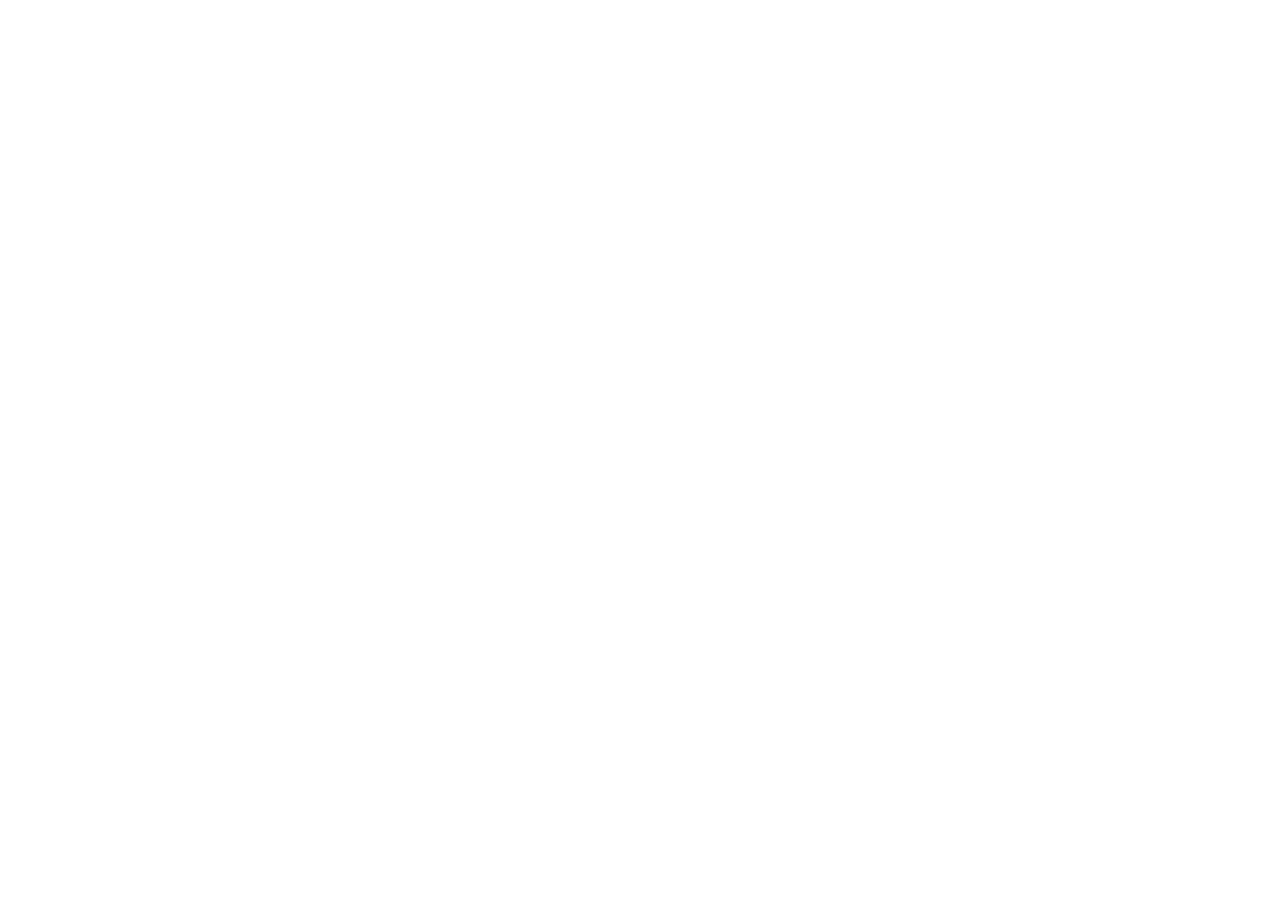
==== index.html @ 97039853 "Initial commit" ====
<!DOCTYPE html>
<html lang="en">

<head>
  <meta charset="UTF-8">
  <meta http-equiv="X-UA-Compatible" content="IE=edge">
  <meta name="viewport" content="width=device-width, initial-scale=1.0">
  <title>Document</title>
  <link rel="stylesheet" href="https://necolas.github.io/normalize.css/8.0.1/normalize.css">
  <link rel="stylesheet" href="css/col.css">
  <link rel="stylesheet" href="css/style.css">
</head>

<body>

  <script src="js/main.js"></script>
</body>

</html>
---- css/col.css ----
* {
  margin: 0;
  padding: 0;
  box-sizing: border-box;
}

.container {
  margin: 0 auto;
}

.row {
  display: flex;
  flex-flow: row wrap;
}

.between {
  justify-content: space-between;
}
.around {
  justify-content: space-around;
}
.evenly {
  justify-content: space-evenly;
}
.middle {
  align-items: center;
}
.center {
  text-align: center;
  justify-content: center;
}

.col-1 {
  max-width: 8.33333%;
  flex-basis: 8.33333%;
}
.col-2 {
  max-width: 16.66666%;
  flex-basis: 16.66666%;
}
.col-3 {
  max-width: 25%;
  flex-basis: 25%;
}
.col-4 {
  max-width: 33.33333%;
  flex-basis: 33.33333%;
}
.col-5 {
  max-width: 41.66666%;
  flex-basis: 41.66666%;
}
.col-6 {
  max-width: 50%;
  flex-basis: 50%;
}
.col-7 {
  max-width: 58.33333%;
  flex-basis: 58.33333%;
}
.col-8 {
  max-width: 66.66666%;
  flex-basis: 66.66666%;
}
.col-9 {
  max-width: 75%;
  flex-basis: 75%;
}
.col-10 {
  max-width: 83.33333%;
  flex-basis: 83.33333%;
}
.col-11 {
  max-width: 91.66666%;
  flex-basis: 91.66666%;
}
.col-12 {
  max-width: 100%;
  flex-basis: 100%;
}
---- css/style.css ----
*,
*::after,
*::before {
  margin: 0;
  padding: 0;
  box-sizing: border-box;
}

body {
  background-color: #fff;
  min-height: 100vh;
  display: flex;
  flex-direction: column;
}
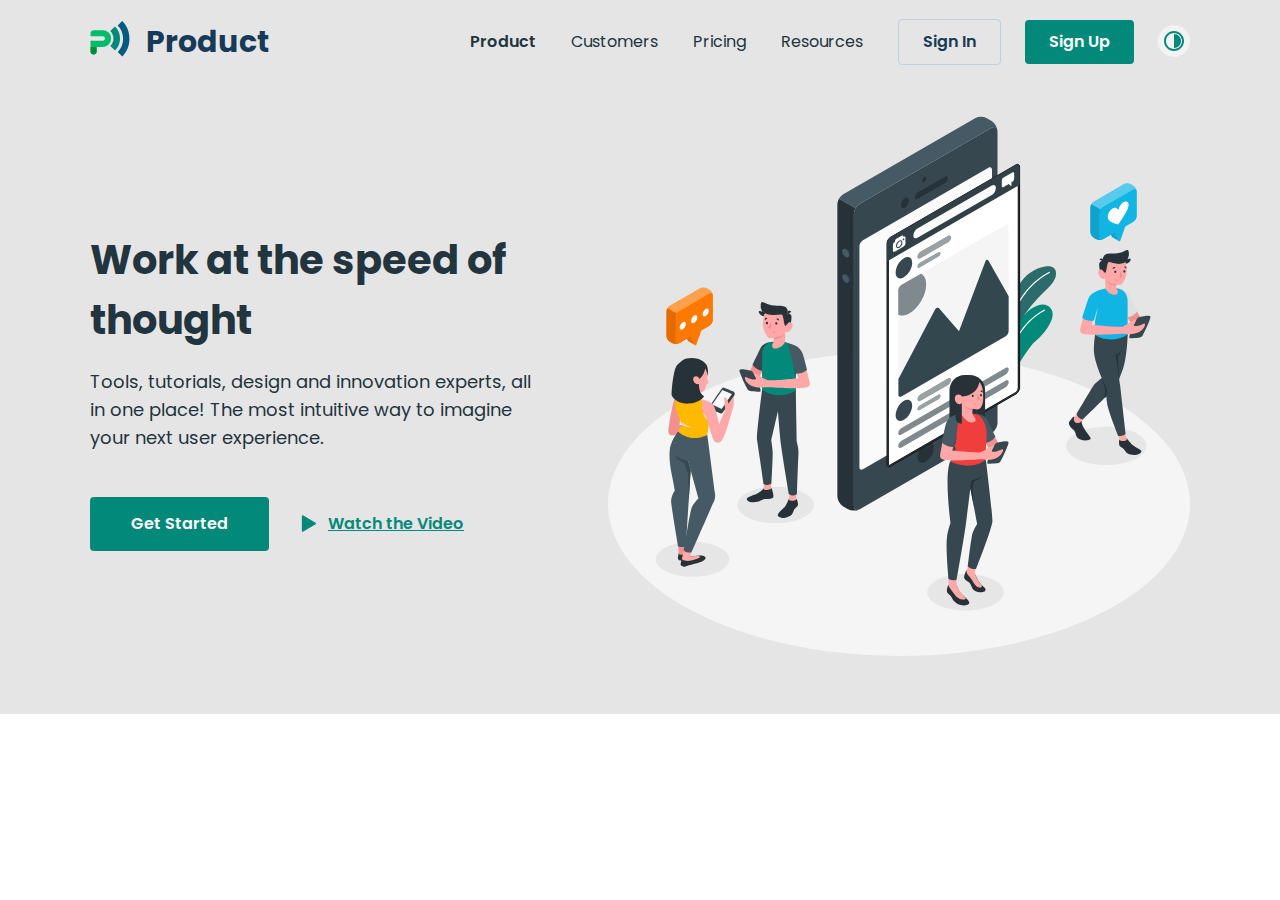
==== commit 2af6d119: "initial commit" ====
--- a/index.html
+++ b/index.html
@@ -5,14 +5,75 @@
   <meta charset="UTF-8">
   <meta http-equiv="X-UA-Compatible" content="IE=edge">
   <meta name="viewport" content="width=device-width, initial-scale=1.0">
-  <title>Document</title>
+  <title>MyProduct</title>
   <link rel="stylesheet" href="https://necolas.github.io/normalize.css/8.0.1/normalize.css">
+  <link href='https://unpkg.com/boxicons@2.1.1/css/boxicons.min.css' rel='stylesheet'>
   <link rel="stylesheet" href="css/col.css">
   <link rel="stylesheet" href="css/style.css">
 </head>
 
 <body>
+  <section id="hero" class="hero">
+    <header class="site-header header">
+      <div class="container">
+        <div class="header-row row middle between">
+          <div class="header__imgbox row middle">
+            <a href="#">
+              <img class="header__img" src="imgs/mypro-logo.svg" alt="logo-dark">
+            </a>
+            <a class="header__logo" href="#">product</a>
+          </div>
+          <nav id="navbar" class="header__nav nav row middle">
+            <ul class="nav__list row middle">
+              <li class="nav__item">
+                <a class="nav__link nav__link--active" href="#">product</a>
+              </li>
+              <li class="nav__item">
+                <a class="nav__link" href="#">customers</a>
+              </li>
+              <li class="nav__item">
+                <a class="nav__link" href="#">pricing</a>
+              </li>
+              <li class="nav__item">
+                <a class="nav__link" href="#">resources</a>
+              </li>
+            </ul>
+            <div class="header__btns row middle">
+              <a class="header__btn btn" href="#">sign in</a>
+              <a class="header__sbtn btn" href="#">sign up</a>
+              <button id="mode" class="header__mode">
+                <img class="lidar" src="imgs/darklight.svg" alt="darklight">
+              </button>
+            </div>
+          </nav>
+          <button class="header__menu">
+            <i id="menu" class='bx bx-menu'></i>
+          <button id="close" class="menu-close">
+            <i class='bx bx-x' ></i></button>
+          </button>
+        </div>
+      </div>
+    </header>
 
+    <div class="hero__main">
+      <div class="container">
+        <div class="hero__inner row middle between">
+          <div class="hero__entry">
+            <h2 class="hero__title">Work at the speed of thought</h2>
+            <p class="hero__text">Tools, tutorials, design and innovation experts, all in one place! The most intuitive way to imagine your next user experience.</p>
+            <div class="hero__links row middle">
+              <a class="hero__btn btn" href="#">Get started</a>
+              <img class="hero__play" src="imgs/mypro-play.svg" alt="mypro-play">
+              <a class="hero__video" href="#">Watch the Video</a>
+            </div>
+          </div>
+          <div class="hero__imgbox">
+            <img class="hero__img" src="imgs/amico.svg" alt="amico">
+          </div>
+        </div>
+      </div>
+    </div>
+  </section>
   <script src="js/main.js"></script>
 </body>
 
--- a/css/col.css
+++ b/css/col.css
@@ -5,6 +5,8 @@
 }
 
 .container {
+  width: 1140px;
+  padding: 0 20px;
   margin: 0 auto;
 }
 
--- a/css/style.css
+++ b/css/style.css
@@ -1,3 +1,5 @@
+@import url('https://fonts.googleapis.com/css2?family=Poppins:wght@400;500;600;700&display=swap');
+
 *,
 *::after,
 *::before {
@@ -7,9 +9,298 @@
 }
 
 body {
-  background-color: #fff;
+  background-color: var(--background-color);
   min-height: 100vh;
   display: flex;
   flex-direction: column;
-}
-
+  font-family: 'Poppins', sans-serif;
+}
+
+:root {
+  --hero-back: #e5e5e5;
+  --logo-color: #173a56;
+  --primary-color: #22343d;
+  --btn-bck-color: #02897a;
+  --background-color: #fff;
+  --icon-color: #000;
+}
+
+.dark {
+  --background-color: #1f2e35;
+  --hero-back: #29353b;
+  --primary-color: #fff;
+  --logo-color: #fff;
+  --icon-color: #fff;
+}
+
+#hero {
+  background-color: var(--hero-back);
+  padding-bottom: 43px;
+}
+
+.site-header {
+  padding: 19px 0;
+}
+
+.header__img {
+  width: 40px;
+  height: 36px;
+  margin-right: 16px;
+}
+.header__logo {
+  font-weight: 700;
+  font-size: 30px;
+  line-height: 28px;
+  color: var(--logo-color);
+  text-transform: capitalize;
+  text-decoration: none;
+}
+
+.header__nav {
+  padding: 0;
+  margin: 0;
+}
+.nav__list {
+  list-style: none;
+}
+.nav__item {
+   margin-right: 35px;
+}
+.nav__link {
+  font-weight: 400;
+  font-size: 16px;
+  line-height: 28px;
+  color: var(--primary-color);
+  text-decoration: none;
+  text-transform: capitalize;
+}
+.nav__link--active {
+  font-weight: 600;
+}
+
+.btn {
+  text-decoration: none;
+  font-weight: 600;
+  font-size: 16px;
+  line-height: 24px;
+  padding: 10px 24px;
+  text-transform: capitalize;
+  background-color: var(--btn-bck-color);
+  border-radius: 4px;
+  color: #fff;
+}
+.header__btn {
+  border: 1px solid #bcd0e5;
+  border-radius: 4px;
+  color: var(--logo-color);
+  background-color: transparent;
+  margin-right: 24px;
+}
+.header__sbtn {
+  margin-right: 24px;
+}
+.header__mode {
+  border: none;
+  background-color: transparent;
+}
+
+.header__menu {
+  border: none;
+  background-color: transparent;
+  display: none;
+}
+
+.bx-menu {
+  font-size: 30px;
+  color: var(--icon-color);
+}
+
+.menu-close {
+  border: none;
+  background-color: transparent;
+  display: none;
+}
+.bx-x {
+  font-size: 35px;
+  color: #fff;
+}
+
+@media screen and (max-width: 992px) {
+  .container {
+    width: 85%;
+  }
+  .site-header {
+    background-color: var(--background-color);
+    box-shadow: 0px -2px 8px rgba(0, 0, 0, 0.25);
+  }
+  .header__menu {
+    display: block;
+  }
+
+  .header__nav {
+    position: fixed;
+    top: 0;
+    right: -100%;
+    width: 75vw;
+    min-height: 100vh;
+    background-color: #173a56;
+    flex-direction: column;
+    justify-content: center;
+    transition: all 1s ease;
+  }
+
+  .nav__list {
+    flex-direction: column;
+  }
+
+  .nav__item {
+    margin-bottom: 30px;
+  }
+
+  .nav__link {
+    color: #fff;
+    font-size: 25px;
+    border-bottom: 2px solid #fff;
+  }
+  .header__btn {
+    color: #fff;
+  }
+  
+  .header__mode {
+    margin: 0 auto;
+  }
+
+  .show {
+    top: 0;
+    right: 0;
+    transition: all 1s ease;
+  }
+  .hide {
+    display: none;
+  }
+
+  .menu-close {
+    z-index: 200;
+  }
+  .show-it {
+    display: block;
+  }
+
+}
+
+.hero__main {
+  padding-top: 25px;
+}
+
+.hero__title {
+  font-weight: bold;
+  font-size: 40px;
+  line-height: 60px;
+  color: var(--primary-color);
+  width: 518px;
+  margin-bottom: 18px;
+}
+.hero__text {
+  font-size: 18px;
+  line-height: 28px;
+  color: var(--primary-color);
+  width: 458px;
+  margin-bottom: 45px;
+}
+
+.hero__btn {
+  padding: 15px 41px;
+  margin-right: 30px;
+}
+.hero__play {
+  width: 20px;
+  height: 17px;
+  margin-right: 9px;
+}
+.hero__video {
+  font-weight: 600;
+  font-size: 16px;
+  line-height: 24px;
+  color: var(--btn-bck-color);
+}
+
+.hero__img {
+  width: 582px;
+  height: 555px;
+}
+
+@media screen and (max-width: 992px) {
+  .hero__inner {
+    flex-direction: column-reverse;
+  }
+
+  .hero__img {
+    margin-bottom: 21px;
+  }
+
+  .hero__title {
+    text-align: center;
+  }
+  .hero__text {
+    text-align: center;
+  }
+  .hero__links {
+    justify-content: center;
+  }
+}
+
+@media screen and (max-width: 768px) {
+  .hero__inner {
+    flex-direction: column-reverse;
+  }
+
+  .hero__img {
+    width: 450px;
+    margin-bottom: 21px;
+  }
+
+  .hero__title {
+    text-align: center;
+  }
+  .hero__text {
+    text-align: center;
+  }
+  .hero__links {
+    justify-content: center;
+  }
+
+  .lidar {
+    position: absolute;
+    top: 20px;
+    right: 28%;
+  }
+}
+
+@media screen and (max-width: 576px) {
+  .hero__inner {
+    flex-direction: column-reverse;
+  }
+
+  .hero__img {
+    width: 336px;
+    margin-bottom: 21px;
+  }
+
+  .hero__title {
+    text-align: center;
+  }
+  .hero__text {
+    text-align: center;
+  }
+  .hero__links {
+    flex-direction: column;
+    align-items: center;
+    justify-content: center;
+  }
+
+  .btn {
+    width: 100%;
+    text-align: center;
+    margin-bottom: 20px;
+  }
+}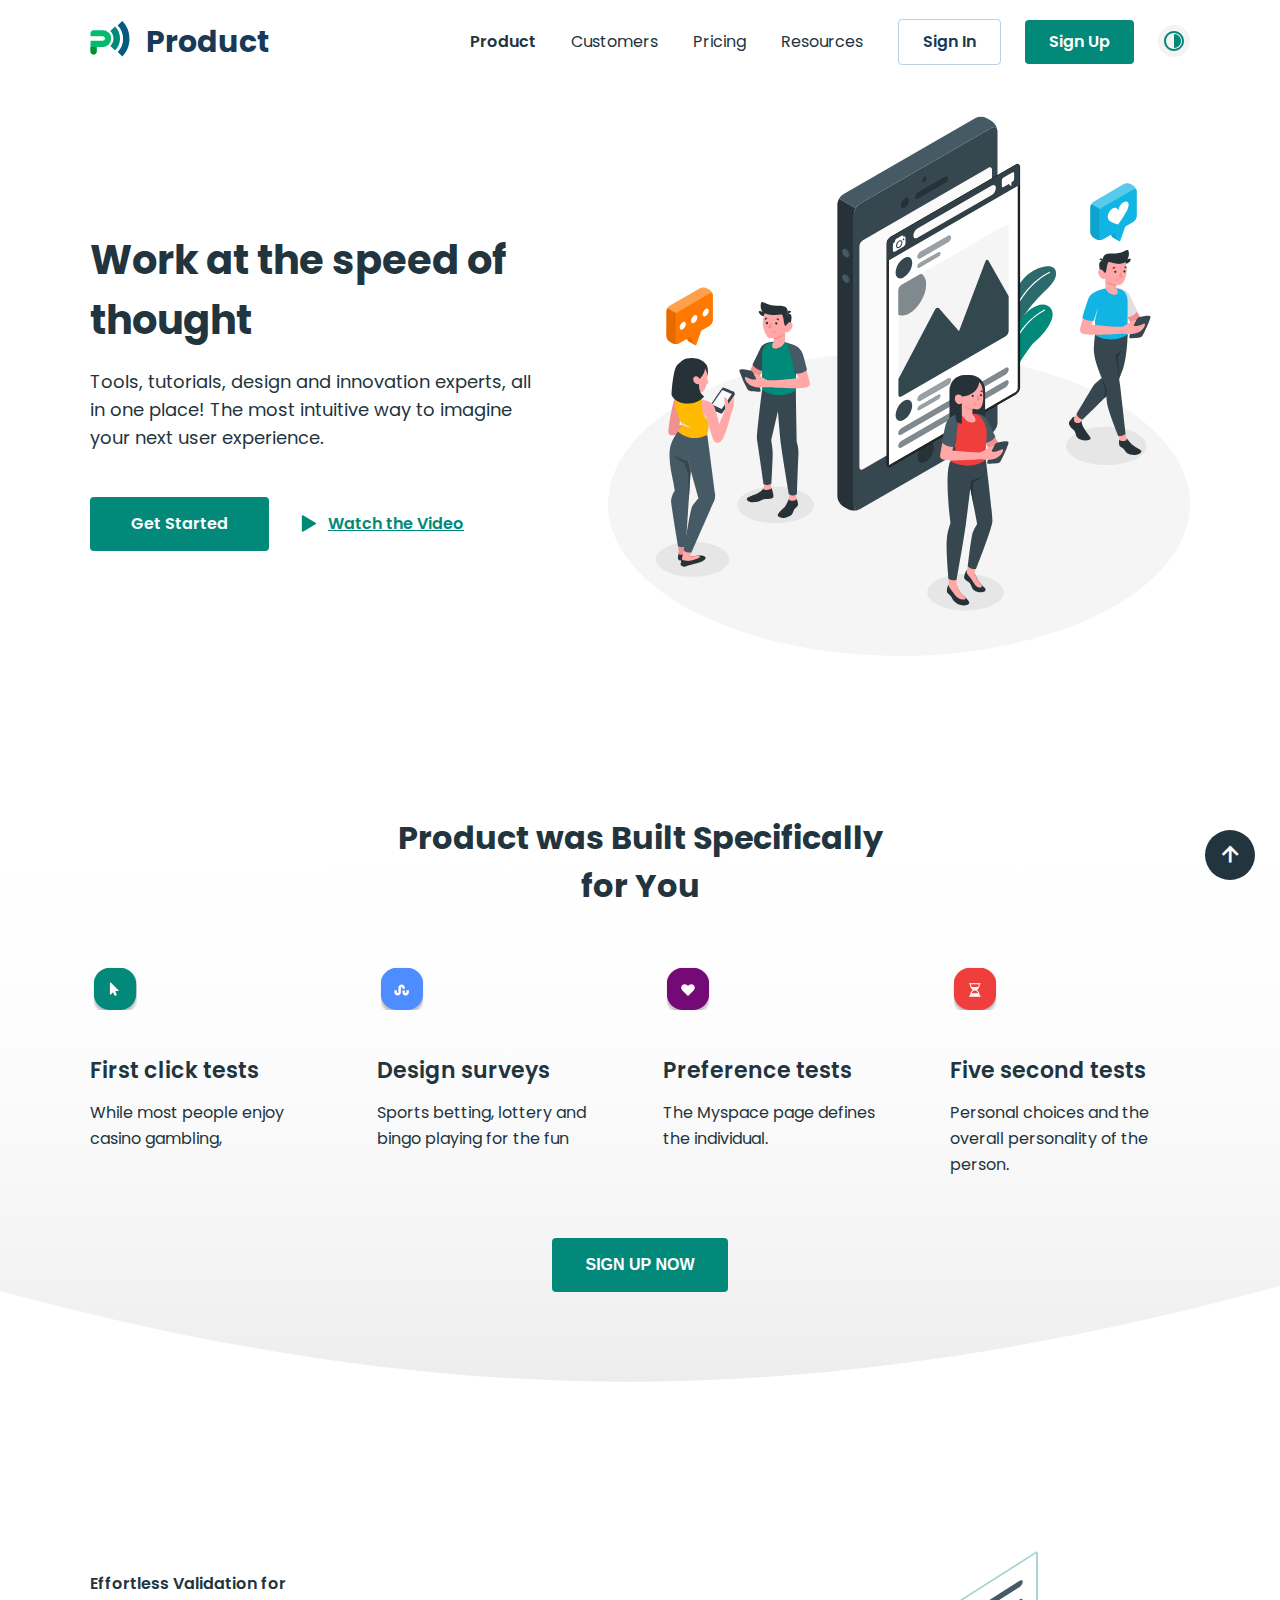
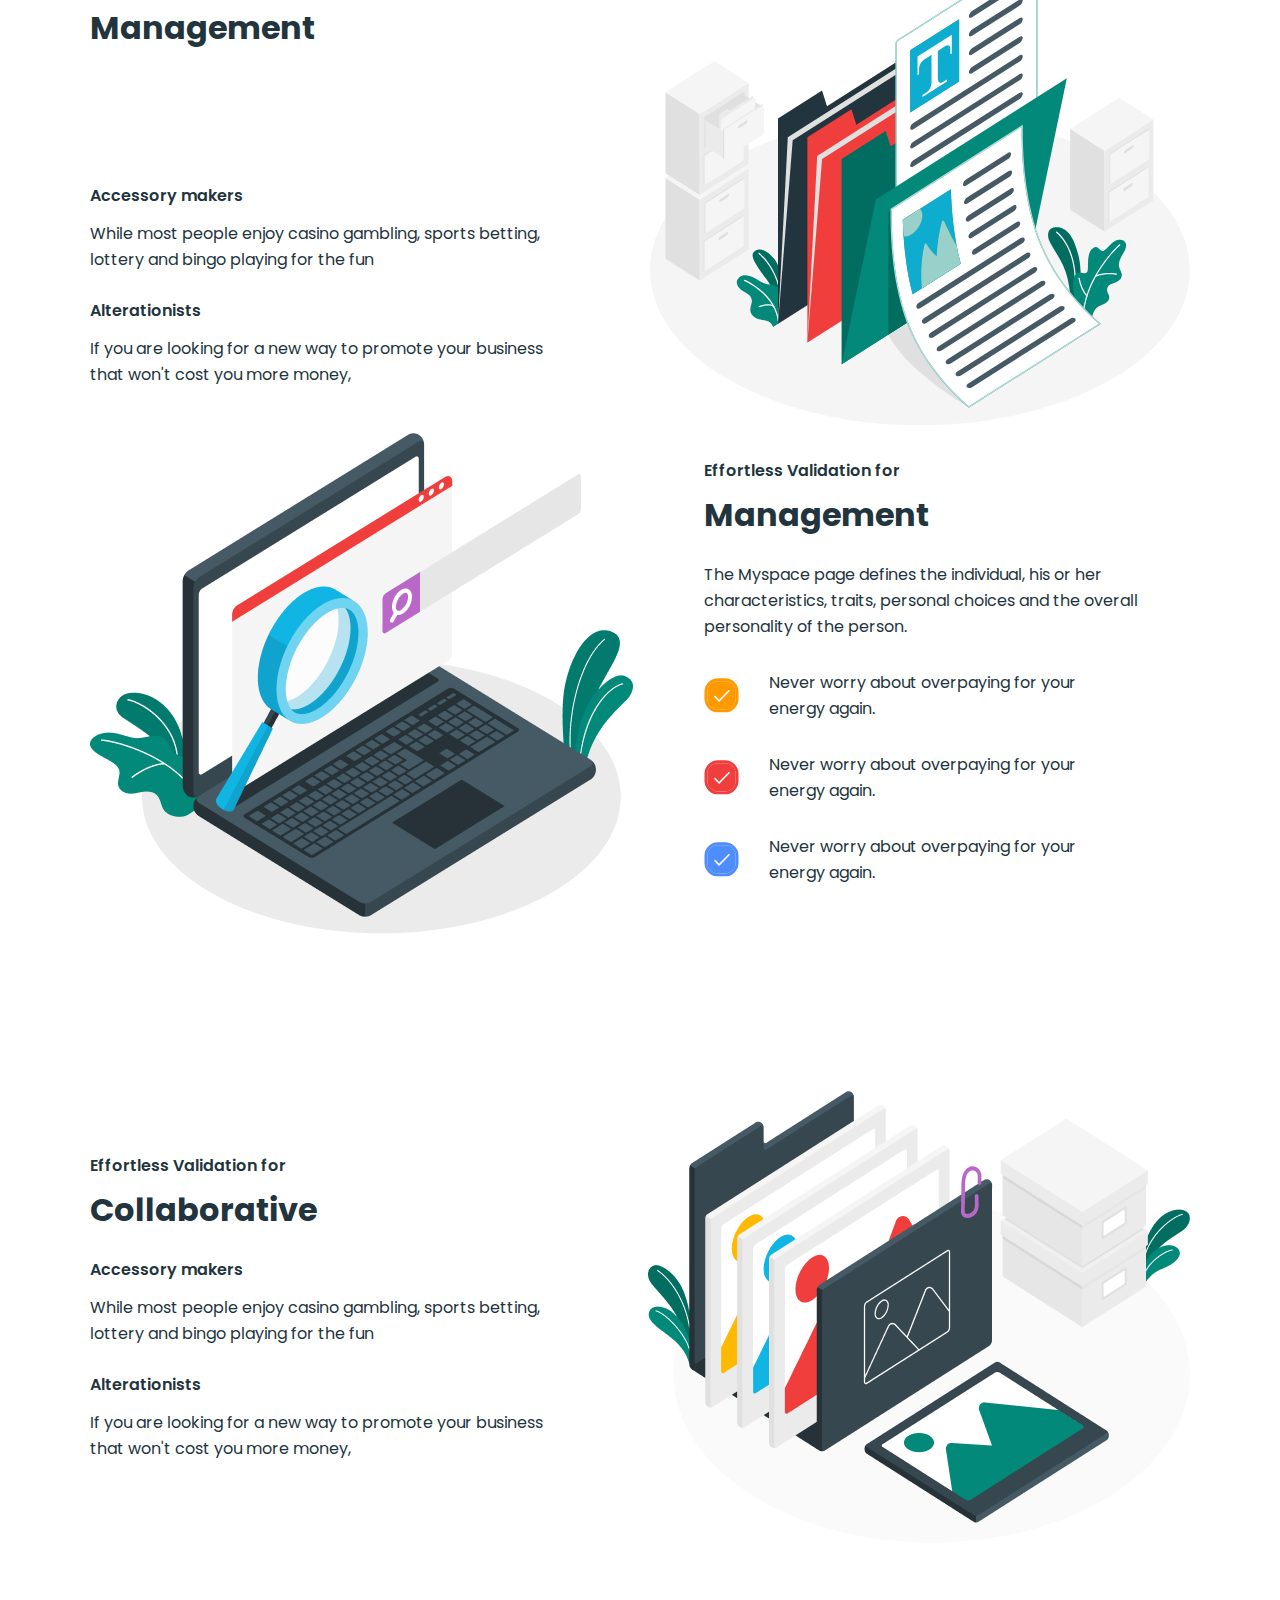
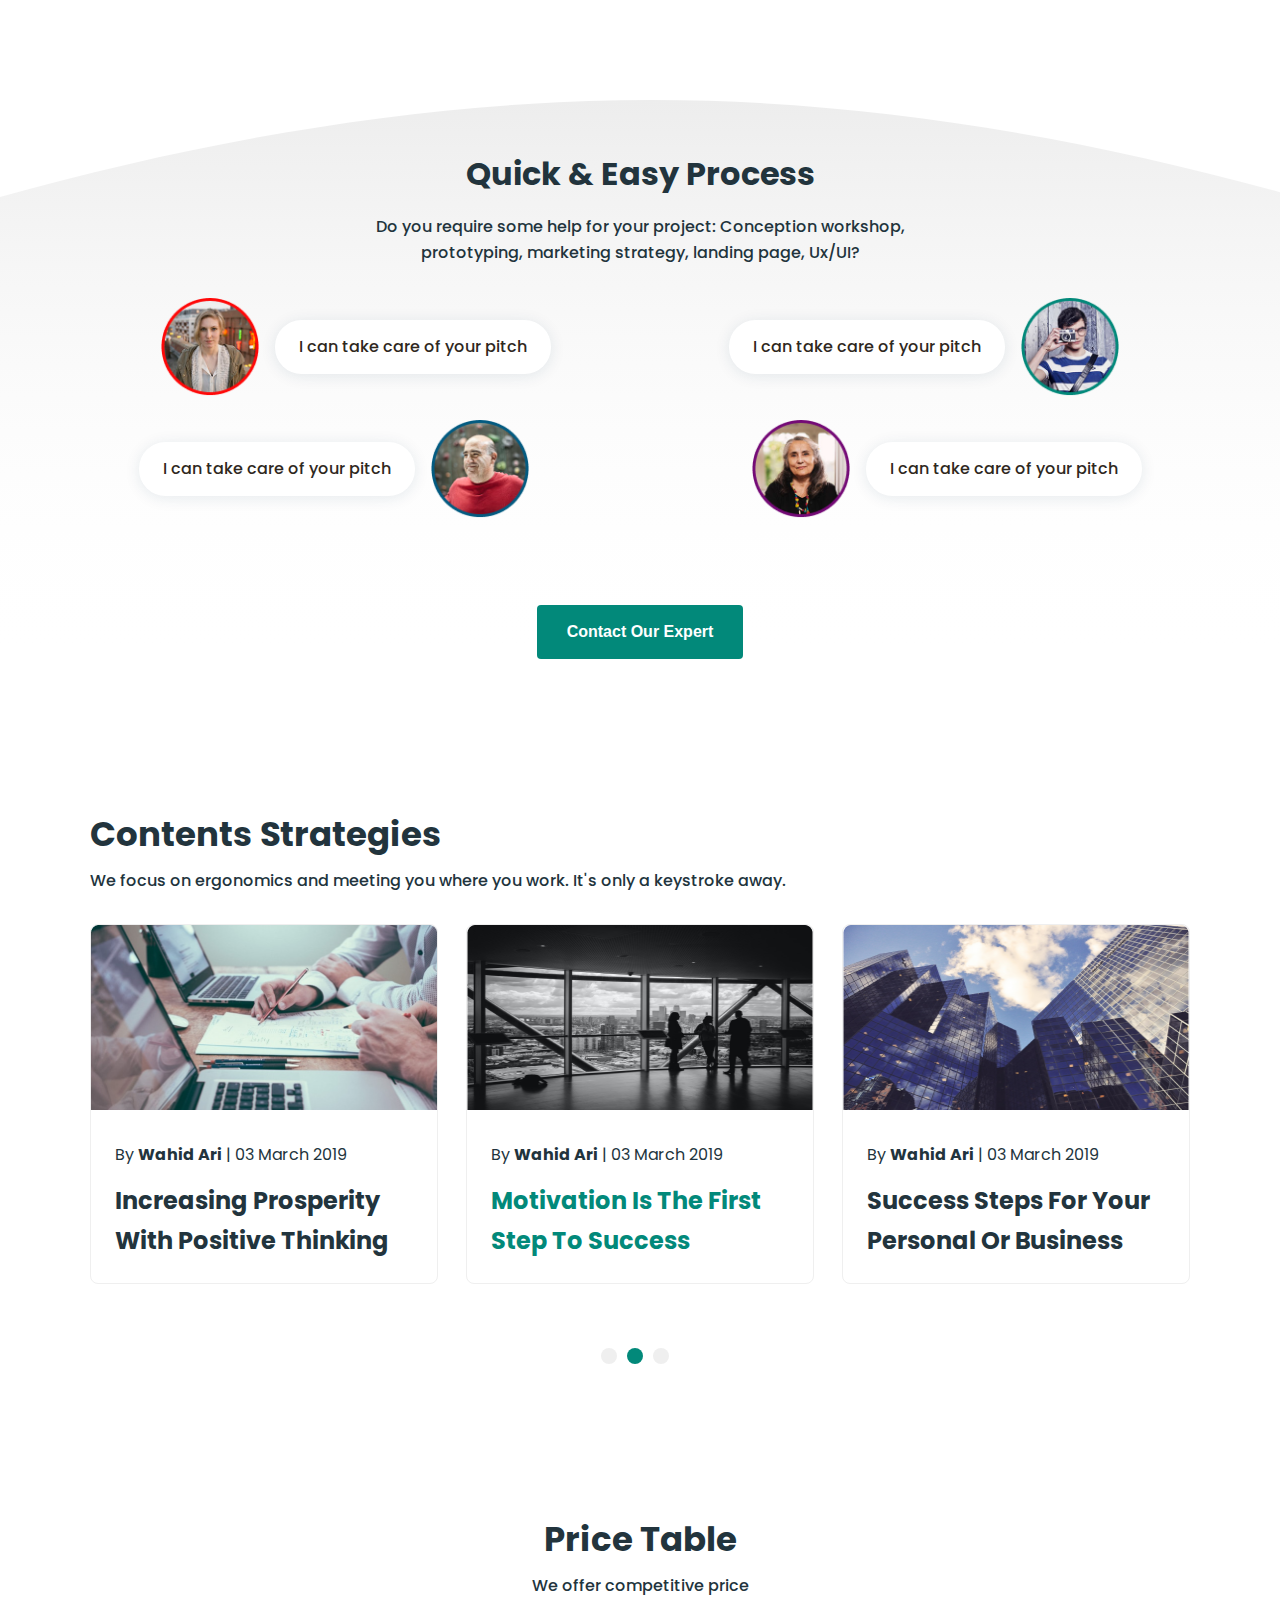
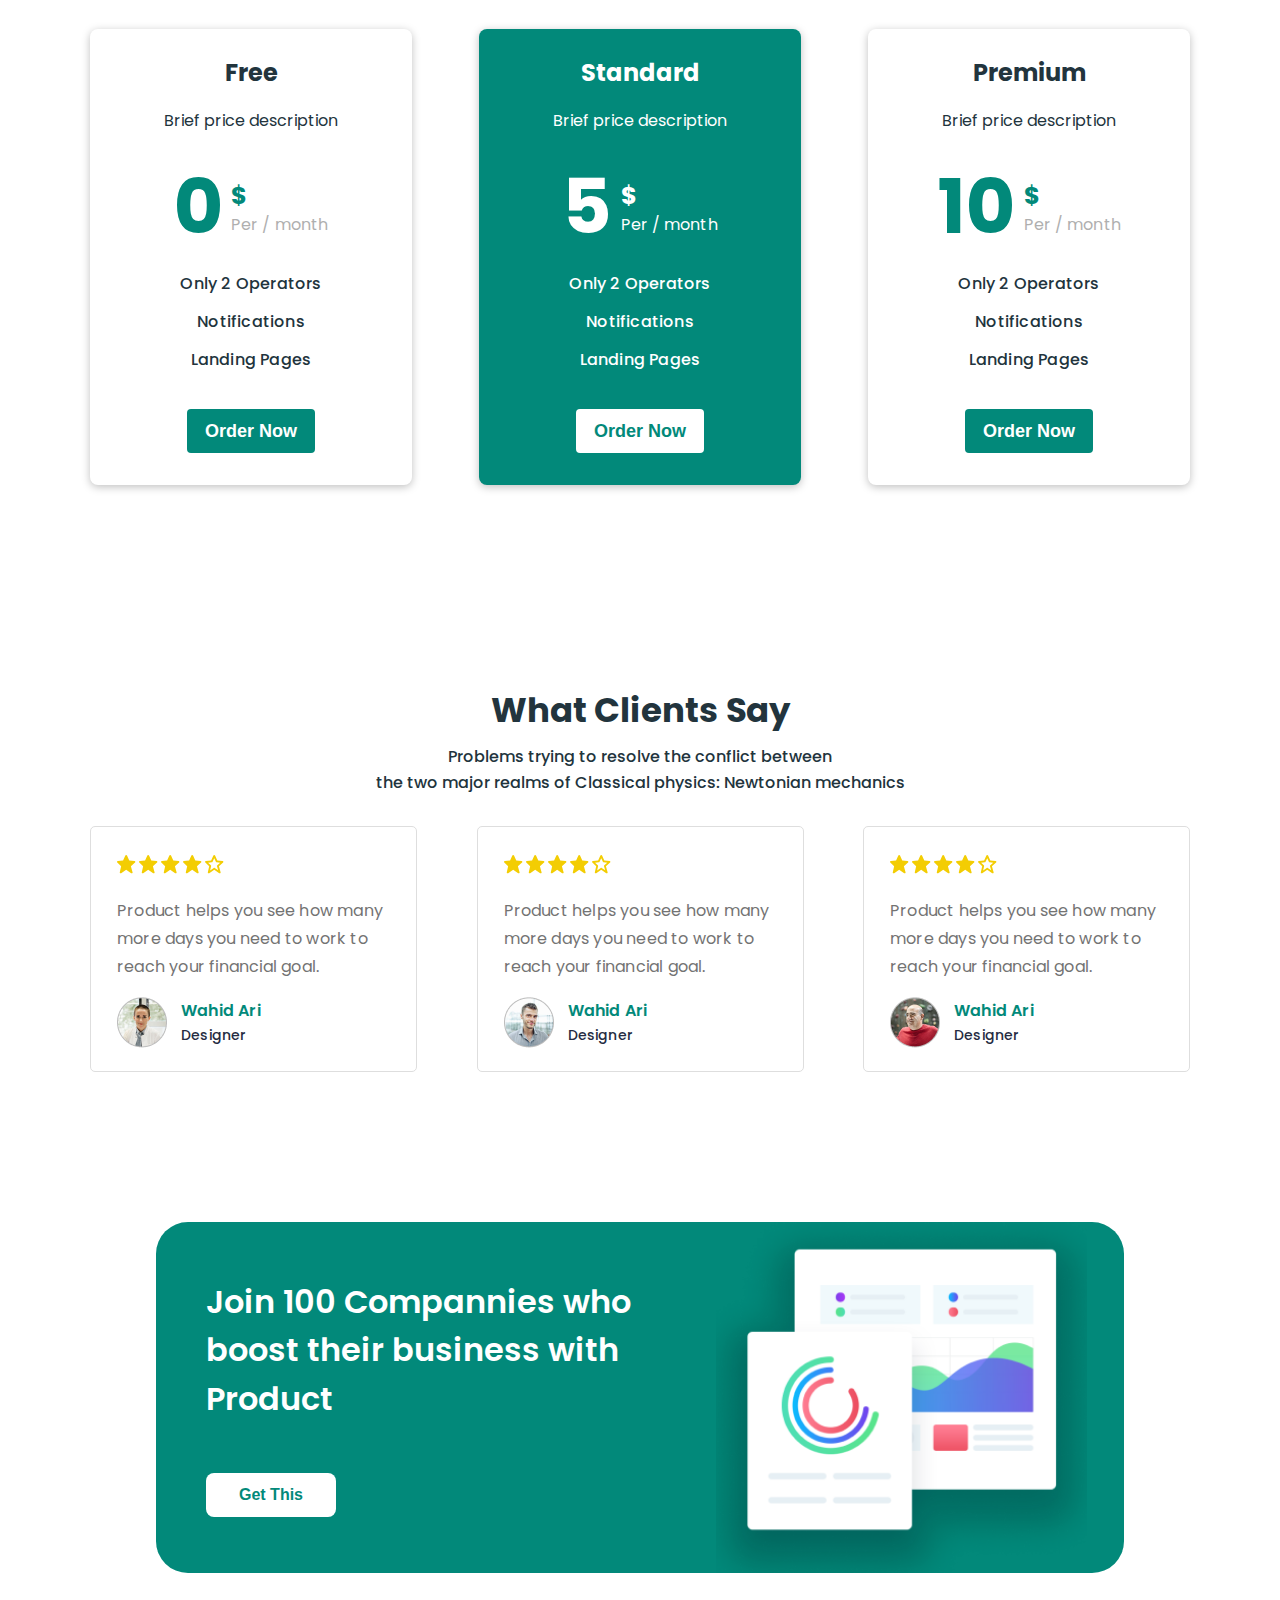
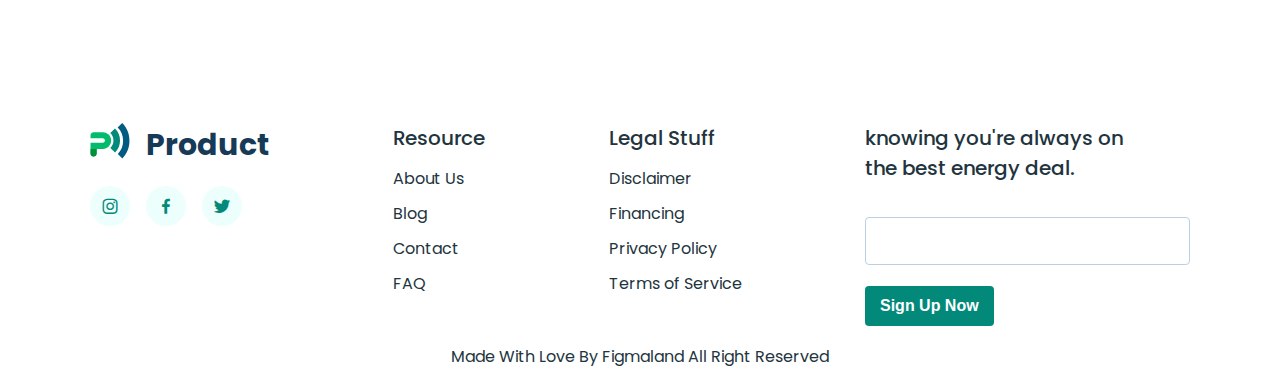
==== commit 502ef0d3: "initial commit" ====
--- a/index.html
+++ b/index.html
@@ -18,21 +18,21 @@
       <div class="container">
         <div class="header-row row middle between">
           <div class="header__imgbox row middle">
-            <a href="#">
+            <a href="index.html">
               <img class="header__img" src="imgs/mypro-logo.svg" alt="logo-dark">
             </a>
-            <a class="header__logo" href="#">product</a>
+            <a class="header__logo" href="index.html">product</a>
           </div>
           <nav id="navbar" class="header__nav nav row middle">
             <ul class="nav__list row middle">
               <li class="nav__item">
-                <a class="nav__link nav__link--active" href="#">product</a>
+                <a class="nav__link nav__link--active" href="index.html">product</a>
               </li>
               <li class="nav__item">
-                <a class="nav__link" href="#">customers</a>
+                <a class="nav__link" href="customers.html">customers</a>
               </li>
               <li class="nav__item">
-                <a class="nav__link" href="#">pricing</a>
+                <a class="nav__link" href="pricing.html">pricing</a>
               </li>
               <li class="nav__item">
                 <a class="nav__link" href="#">resources</a>
@@ -74,7 +74,366 @@
       </div>
     </div>
   </section>
+
+  <main>
+    <section id="product" class="product">
+      <div class="product__main">
+        <div class="container">
+          <div class="product__intro row center">
+            <h3 class="product__title">Product  was Built Specifically for You</h3>
+          </div>
+          <ul class="product__list row between">
+            <li class="product__item">
+              <img class="prodcut__img" src="imgs/mous.svg" alt="mous">
+              <h4 class="product__desc">First click tests</h4>
+              <p class="product__text">While most people enjoy casino gambling,</p>
+            </li>
+            <li class="product__item">
+              <img class="prodcut__img" src="imgs/survayes.svg" alt="survayes">
+              <h4 class="product__desc">Design surveys</h4>
+              <p class="product__text">Sports betting, lottery and bingo playing for the fun</p>
+            </li>
+            <li class="product__item">
+              <img class="prodcut__img" src="imgs/prerense.svg" alt="pre">
+              <h4 class="product__desc">Preference tests</h4>
+              <p class="product__text">The Myspace page defines the individual.</p>
+            </li>
+            <li class="product__item">
+              <img class="prodcut__img" src="imgs/fiv.svg" alt="fiv">
+              <h4 class="product__desc">Five second tests</h4>
+              <p class="product__text">Personal choices and the overall personality of the person. </p>
+            </li>
+          </ul>
+          <div class="product__btns row center">
+            <button class="product__btn btn">SIGN UP NOW</button>
+          </div>
+        </div>
+      </div>
+    </section>
+  
+    <section id="management" class="management">
+      <div class="management__main">
+        <div class="container">
+          <div class="management__inner row middle between">
+            <div class="management__entry">
+              <p class="management__sub">Effortless Validation for</p>
+              <h3 class="management__title">Management</h3>
+              <h4 class="management__heading">Accessory makers</h4>
+              <p class="management__txt">While most people enjoy casino gambling, sports betting, lottery and bingo playing for the fun</p>
+              <h4 class="management__heading">Alterationists</h4>
+              <p class="management__txt">If you are looking for a new way to promote your business that won't cost you more money, </p>
+            </div>
+            <div>
+              <img class="management__img" src="imgs/manag.svg" alt="manag">
+            </div>
+          </div>
+          <div class="management__box row middle between">
+            <div>
+              <img class="management__img" src="imgs/laptop.png" alt="laptop">
+            </div>
+            <div class="management__entry">
+              <p class="management__sub">Effortless Validation for</p>
+              <h3 class="management__title titl">Management</h3>
+              <p class="management__txt texts">The Myspace page defines the individual, his or her characteristics, traits, personal choices and the overall personality of the person. </p>
+              <div class="manag__box row middle">
+                <img class="management__clik" src="imgs/clic.svg" alt="clic">
+                <p class="management__add">Never worry about overpaying for your energy again. </p>
+              </div>
+              <div class="manag__box row middle">
+                <img class="management__clik" src="imgs/clictwo.svg" alt="clic">
+                <p class="management__add">Never worry about overpaying for your energy again. </p>
+              </div>
+              <div class="manag__box row middle">
+                <img class="management__clik" src="imgs/click.svg" alt="clic">
+                <p class="management__add">Never worry about overpaying for your energy again. </p>
+              </div>
+            </div>
+          </div>
+  
+          <div class="management__inner bottom row middle between">
+            <div class="management__entry">
+              <p class="management__sub">Effortless Validation for</p>
+              <h3 class="management__title titl">Collaborative</h3>
+              <h4 class="management__heading">Accessory makers</h4>
+              <p class="management__txt">While most people enjoy casino gambling, sports betting, lottery and bingo playing for the fun</p>
+              <h4 class="management__heading">Alterationists</h4>
+              <p class="management__txt">If you are looking for a new way to promote your business that won't cost you more money, </p>
+            </div>
+            <div>
+              <img class="management__img" src="imgs/img.png" alt="img">
+            </div>
+          </div>
+          </div>
+        </div>
+      </div>
+    </section>
+  
+    <section id="user" class="user">
+      <div class="user__main">
+        <div class="container">
+          <div class="user__box center">
+            <h3 class="user__title">Quick & Easy Process</h3>
+            <p class="user__text">Do you require some help for your project: Conception workshop,
+              prototyping, marketing strategy, landing page, Ux/UI?</p>
+          </div>
+          <ul class="user__list row middle center">
+            <li class="user__item row middle">
+              <img class="user__img" src="imgs/Avator.png" alt="Avator" width="98" height="98">
+              <p class="user__desc">I can take care of your pitch</p>
+            </li>
+            <li class="user__item row middle">
+              <img class="user__img"  src="imgs/Avator (1).png" alt="Avator" width="98" height="98">
+              <p class="user__desc">I can take care of your pitch</p>
+            </li>
+            <li class="user__item row middle">
+              <img class="user__img"  src="imgs/Avator (2).png" alt="Avator" width="98" height="98">
+              <p class="user__desc">I can take care of your pitch</p>
+            </li>
+            <li class="user__item row middle">
+              <img class="user__img"  src="imgs/Avator (3).png" alt="Avator" width="98" height="98">
+              <p class="user__desc">I can take care of your pitch</p>
+            </li>
+          </ul>
+          <button class="user__btn btn">Contact our expert</button>
+        </div>
+      </div>
+    </section>
+
+    <section id="contents" class="contents">
+      <div class="contents__main">
+        <div class="container">
+          <h3 class="contents__title">Contents Strategies</h3>
+          <p class="contents__text">We focus on ergonomics and meeting you where you work. It's only a keystroke away.</p>
+          <ul class="contents__list row middle between">
+            <li class="contents__item">
+              <img class="contents_img" src="imgs/wahid.png" alt="wahid">
+              <div class="contents__box">
+                <p class="contents__sub">By <span class="contents__span">Wahid Ari</span> |  03 March 2019</p>
+              <h4 class="contents__desc">Increasing Prosperity With Positive Thinking</h4>
+              </div>
+            </li>
+            <li class="contents__item">
+              <img class="contents_img" src="imgs/wahid2.png" alt="wahid">
+              <div class="contents__box">
+                <p class="contents__sub">By <span class="contents__span">Wahid Ari</span> |  03 March 2019</p>
+              <h4 class="contents__desc desk">Motivation Is The First Step To Success</h4>
+              </div>
+            </li>
+            <li class="contents__item">
+              <img class="contents_img" src="imgs/wahid3.png" alt="wahid">
+              <div class="contents__box">
+                <p class="contents__sub">By <span class="contents__span">Wahid Ari</span> |  03 March 2019</p>
+              <h4 class="contents__desc">Success Steps For Your Personal Or Business</h4>
+              </div>
+            </li>
+          </ul>
+          <div class="contents__dots row middle center">
+            <span class="contents__dot"></span>
+            <span class="contents__dot dot"></span>
+            <span class="contents__dot"></span>
+          </div>
+        </div>
+      </div>
+    </section>
+
+    <section id="pric" class="pric">
+      <div class="pric__main">
+        <div class="container">
+          <div class="pric__box center">
+            <h3 class="contents__title">Price Table</h3>
+            <p class="contents__text">We offer competitive price</p>
+          </div>
+          <ul class="pric__list row middle between">
+            <li class="pric__item">
+              <h4 class="pric__desc">Free</h4>
+              <p class="pric__txt">Brief price description</p>
+              <div class="pric__spans">
+                <span class="pric__span">0</span>
+               <div>
+                <p class="pric__coast">$</p>
+                <p class="pric__date">Per / month</p>
+               </div>
+              </div>
+              <p class="pric__sub">Only 2 Operators</p>
+              <p class="pric__sub">Notifications</p>
+              <p class="pric__sub end">Landing Pages</p>
+              <div class="pric__buttn center">
+                <button class="pric__btn btn">Order Now</button>
+              </div>
+            </li>
+            <li class="pric__item pric__active">
+              <h4 class="pric__desc active">Standard</h4>
+              <p class="pric__txt active">Brief price description</p>
+              <div class="pric__spans">
+                <span class="pric__span active">5</span>
+               <div>
+                <p class="pric__coast active">$</p>
+                <p class="pric__date active">Per / month</p>
+               </div>
+              </div>
+              <p class="pric__sub active">Only 2 Operators</p>
+              <p class="pric__sub active">Notifications</p>
+              <p class="pric__sub end active">Landing Pages</p>
+              <div class="pric__buttn center">
+                <button class="pric__btn btn btn__active">Order Now</button>
+              </div>
+            </li>
+            <li class="pric__item">
+              <h4 class="pric__desc">Premium</h4>
+              <p class="pric__txt">Brief price description</p>
+              <div class="pric__spans">
+                <span class="pric__span">10</span>
+               <div>
+                <p class="pric__coast">$</p>
+                <p class="pric__date">Per / month</p>
+               </div>
+              </div>
+              <p class="pric__sub">Only 2 Operators</p>
+              <p class="pric__sub">Notifications</p>
+              <p class="pric__sub end">Landing Pages</p>
+              <div class="pric__buttn center">
+                <button class="pric__btn btn">Order Now</button>
+              </div>
+            </li>
+          </ul>
+        </div>
+      </div>
+    </section>
+
+    <section id="client" class="client">
+      <div class="client__main" >
+        <div class="container">
+          <div class="client__box center">
+            <h3 class="contents__title">What Clients Say</h3>
+            <p class="contents__text add">Problems trying to resolve the conflict between <br> the two major realms of Classical physics: Newtonian mechanics</p>
+          </div>
+          <ul class="client__list row middle between">
+            <li class="client__item">
+              <img class="client__star" src="imgs/clien-star.svg" alt="client">
+              <p class="client__text">Product helps you see how many 
+                more days you need to work to 
+                reach your financial goal.</p>
+                <div class="row middle">
+                  <img class="client__img" src="imgs/Ellipse 2.png" alt="Ellipse">
+                  <div>
+                    <h4 class="client__name">Wahid Ari</h4>
+                    <p class="client__job">Designer</p>
+                  </div>
+                </div>
+            </li>
+            <li class="client__item">
+              <img class="client__star" src="imgs/clien-star.svg" alt="client">
+              <p class="client__text">Product helps you see how many 
+                more days you need to work to 
+                reach your financial goal.</p>
+                <div class="row middle">
+                  <img class="client__img" src="imgs/Ellipse 2 (1).png" alt="Ellipse">
+                  <div>
+                    <h4 class="client__name">Wahid Ari</h4>
+                    <p class="client__job">Designer</p>
+                  </div>
+                </div>
+            </li>
+            <li class="client__item">
+              <img class="client__star" src="imgs/clien-star.svg" alt="client">
+              <p class="client__text">Product helps you see how many 
+                more days you need to work to 
+                reach your financial goal.</p>
+                <div class="row middle">
+                  <img class="client__img" src="imgs/Ellipse 2 (2).png" alt="Ellipse">
+                  <div>
+                    <h4 class="client__name">Wahid Ari</h4>
+                    <p class="client__job">Designer</p>
+                  </div>
+                </div>
+            </li>
+          </ul>
+        </div>
+      </div>
+    </section>
+
+    <section id="card" class="card">
+      <div class="card__main">
+        <div class="container">
+          <div class="card__box">
+            <div class="card__intro">
+              <div class="card__entry">
+                <h3 class="card__title">Join 100 Compannies who boost their business with Product</h3>
+                <button class="card__btn btn">Get This</button>
+              </div>
+              <img class="card__img" src="imgs/Frame 18.png" alt="Frame">
+            </div>
+          </div>
+        </div>
+      </div>
+    </section>
+  </main>
+
+  <footer id="footer" class="footer">
+    <div class="footer__main">
+      <div class="container">
+        <div class="footer__box row between">
+          <div class="footer__socials">
+            <div class="header__imgbox footer__logo row middle">
+              <a href="index.html">
+                <img class="header__img" src="imgs/mypro-logo.svg" alt="logo-dark">
+              </a>
+              <a class="header__logo" href="index.html">product</a>
+            </div>
+            <div class="footer__icons row middle">
+              <i class='footer__icon bx bxl-instagram'></i>
+              <i class='footer__icon bx bxl-facebook' ></i>
+              <i class='footer__icon bx bxl-twitter' ></i>
+            </div>
+          </div>
+          <ul class="footer__list">
+            <h4 class="footer__title">Resource</h4>
+            <li class="footer__item">
+              <a class="footer__link" href="#">About Us</a>
+            </li>
+             <li class="footer__item">
+              <a class="footer__link" href="#">Blog</a>
+             </li>
+              <li class="footer__item">
+                <a class="footer__link" href="#">Contact</a>
+              </li>
+              <li class="footer__item">
+                <a class="footer__link" href="#">FAQ</a>
+              </li>
+          </ul>
+
+          <ul class="footer__list">
+            <h4 class="footer__title">Legal Stuff</h4>
+            <li class="footer__item">
+              <a class="footer__link" href="#">Disclaimer</a>
+            </li>
+            <li class="footer__item">
+              <a class="footer__link" href="#">Financing</a>
+            </li>
+           <li class="footer__item">
+            <a class="footer__link" href="#">Privacy Policy</a>
+           </li>
+            <li class="footer__item">
+              <a class="footer__link" href="#">Terms of Service</a>
+            </li>
+          </ul>
+          
+          <form class="footer__form" action="#">
+            <p class="footer__text">knowing you're always on the best energy deal. 
+            </p>
+            <input class="footer__input" type="text" name="text" id="text">
+            <button class="footer__btn btn">Sign up Now</button>
+          </form>
+        </div>
+        <p class="footer__end">Made With Love By Figmaland All Right Reserved 
+        </p> 
+      </div>
+    </div>
+  </footer>
+
+  <a href="#"><i class='bx bx-up-arrow-alt' ></i></a>
   <script src="js/main.js"></script>
+
 </body>
 
 </html>--- a/css/style.css
+++ b/css/style.css
@@ -8,6 +8,10 @@
   box-sizing: border-box;
 }
 
+html {
+  scroll-behavior: smooth;
+}
+
 body {
   background-color: var(--background-color);
   min-height: 100vh;
@@ -17,20 +21,33 @@
 }
 
 :root {
-  --hero-back: #e5e5e5;
+  --hero-back: #fff;
   --logo-color: #173a56;
   --primary-color: #22343d;
   --btn-bck-color: #02897a;
   --background-color: #fff;
   --icon-color: #000;
+  --back-color: #fff;
+  --border: #efefef;
+  --up-back: #22343d;
+  --up-color: #fff;
+  --background-image: url(../imgs/Bg.svg); 
+  --back-image: url(../imgs/baccc.svg);
 }
 
 .dark {
   --background-color: #1f2e35;
+  --back-color: #1f2e35;
   --hero-back: #29353b;
   --primary-color: #fff;
   --logo-color: #fff;
   --icon-color: #fff;
+  --border: none;
+  --up-back: #fff;
+  --up-color: #22343d;
+  --background-image: url(../imgs/Bg\ \(1\).svg);
+  --back-image: url(../imgs/baccc2.svg)
+
 }
 
 #hero {
@@ -88,6 +105,7 @@
   background-color: var(--btn-bck-color);
   border-radius: 4px;
   color: #fff;
+  cursor: pointer;
 }
 .header__btn {
   border: 1px solid #bcd0e5;
@@ -121,8 +139,9 @@
   display: none;
 }
 .bx-x {
+  color: var(--primary-color);
   font-size: 35px;
-  color: #fff;
+  
 }
 
 @media screen and (max-width: 992px) {
@@ -143,10 +162,11 @@
     right: -100%;
     width: 75vw;
     min-height: 100vh;
-    background-color: #173a56;
+    background-color: var(--back-color);
     flex-direction: column;
     justify-content: center;
     transition: all 1s ease;
+    z-index: 100;
   }
 
   .nav__list {
@@ -158,12 +178,12 @@
   }
 
   .nav__link {
-    color: #fff;
+    color: var(--primary-color);
     font-size: 25px;
-    border-bottom: 2px solid #fff;
+    border-bottom: 2px solid var(--btn-bck-color);
   }
   .header__btn {
-    color: #fff;
+    color: var(--primary-color);
   }
   
   .header__mode {
@@ -188,8 +208,10 @@
 
 }
 
+
 .hero__main {
   padding-top: 25px;
+  margin-bottom: 100px;
 }
 
 .hero__title {
@@ -248,7 +270,6 @@
     justify-content: center;
   }
 }
-
 @media screen and (max-width: 768px) {
   .hero__inner {
     flex-direction: column-reverse;
@@ -287,9 +308,11 @@
   }
 
   .hero__title {
+    width: 369px;
     text-align: center;
   }
   .hero__text {
+    width: 326px;
     text-align: center;
   }
   .hero__links {
@@ -299,8 +322,700 @@
   }
 
   .btn {
+    text-align: center;
+    margin-bottom: 20px;
+  }
+}
+
+#product {
+  background-image: var(--background-image);
+  background-position: center bottom;
+  background-repeat: no-repeat;
+  background-size: cover;
+  padding-bottom: 90px;
+}
+
+.product__title {
+  font-weight: 700;
+  font-size: 32px;
+  line-height: 48px;
+  color: var(--primary-color);
+  width: 535px;
+  margin-bottom: 57px;
+}
+
+.product__list {
+  list-style: none;
+  margin-bottom: 60px;
+}
+.prodcut__img {
+  width: 50px;
+  height: 50px;
+  margin-bottom: 30px;
+}
+.product__desc {
+  font-weight: 600;
+  font-size: 22px;
+  line-height: 33px;  
+  color: var(--primary-color);
+  margin-bottom: 13px;
+}
+.product__text {
+  font-size: 16px;
+  line-height: 26px;
+  color: var(--primary-color);
+  width: 240px;
+}
+
+.product__btn {
+  padding: 15px 33px;
+  background-color: var(--btn-bck-color);
+  border: none;
+}
+
+
+@media screen and (max-width: 992px) {
+  .product__list {
+    justify-content: center;
+  }
+  .product__item {
+    width: calc(50% - 30px);
+    margin-bottom: 25px;
+  }
+}
+
+@media screen and (max-width: 768px) {
+  .product__list {
+    text-align: center;
+  }
+  .product__item {
+    flex-direction: column;
+    display: flex;
+    align-items: center;
+  }
+}
+
+@media screen and (max-width: 576px) {
+  .product__list {
+    flex-direction: column;
+    align-items: center;
+  }
+  .product__item {
+    width: 50%;
+  }
+}
+
+.management__main {
+  padding-top: 169px;
+}
+.management__sub {
+  font-weight: 600;
+  font-size: 16px;
+  line-height: 24px;  
+  color: var(--primary-color);
+  margin-bottom: 8px;
+}
+.management__title {
+  font-weight: bold;
+  font-size: 32px;
+  line-height: 48px;
+  color: var(--primary-color);
+  margin-bottom: 131px;
+}
+.management__heading {
+  font-weight: 600;
+  font-size: 16px;
+  line-height: 26px;
+  color: var(--primary-color);
+  margin-bottom: 12px;
+}
+.management__txt {
+  font-size: 16px;
+  line-height: 26px;
+  color: var(--primary-color);
+  width: 486px;
+  margin-bottom: 25px;
+}
+.management__img {
+  width: 100%;
+  height: auto;
+}
+.managment__inner {
+  margin-bottom: 150px;
+}
+
+.titl {
+  margin-bottom: 23px;
+}
+.texts {
+  margin-bottom: 30px;
+}
+
+.management__add {
+  font-size: 16px;
+  line-height: 26px;
+  color: var(--primary-color);
+  width: 365px;
+}
+
+.management__clik {
+  width: 35px;
+  height: 35px;
+  margin-right: 30px;
+}
+.manag__box {
+  margin-bottom: 30px;
+}
+
+.management__box {
+  margin-bottom: 150px;
+}
+
+.bottom {
+  margin-bottom: 150px;
+}
+
+@media screen and (max-width: 992px) {
+  .management__inner {
+    flex-direction: column-reverse;
+    justify-content: center;
+    margin-bottom: 30px;
+  }
+  .management__box {
+    justify-content: center;
+  }
+  .management__img {
+    margin-bottom: 50px;
+  }
+}
+
+#user {
+  padding-top: 50px;
+  background-image: var(--back-image);
+  background-repeat: no-repeat;
+  background-size: cover;
+  background-position: center top;
+  margin-bottom: 150px;
+}
+.user__title {
+  font-weight: bold;
+  font-size: 32px;
+  line-height: 48px;
+  color: var(--primary-color);
+  margin-bottom: 16px;
+}
+.user__text {
+  font-weight: 500;
+  font-size: 16px;
+  line-height: 26px;
+  margin: 0 auto;
+  color: var(--primary-color);
+  width: 542px;
+  margin-bottom: 32px;
+}
+.user__list {
+  list-style: none;
+  margin-bottom: 63px;
+}
+
+.user__item {
+  margin-bottom: 24px;
+}
+
+.user__item:nth-child(2) {
+  flex-direction: row-reverse;
+  margin-left: 178px;
+}
+.user__item:nth-child(3) {
+  flex-direction: row-reverse;
+  margin-right: 191px;
+}
+.user__desc {
+  font-weight: 500;
+  font-size: 16px;
+  line-height: 24px;  
+  color: #2f281e;
+  background: #fff;
+  box-shadow: 0px 2px 15px rgba(23, 58, 86, 0.1);
+  border-radius: 26.5px;
+  padding: 15px 24px;
+}
+
+.user__img {
+  margin-right: 16px;
+  margin-left: 16px;
+}
+
+.user__btn  {
+  padding: 15px 30px;
+  border: none;
+  margin: 0 auto;
+  display: block;
+}
+
+@media screen and (max-width: 992px) {
+  .user__list {
+    flex-direction: column;
+  }
+  .user__item {
+    margin-bottom: 24px;
+  }
+  .user__item:nth-child(2) {
+    margin-left: 0;
+  }
+  .user__item:nth-child(3) {
+    margin-right: 0;
+    flex-direction: row;
+  }
+  .user__item:nth-child(4) {
+    flex-direction: row-reverse;
+  }
+}
+
+@media screen and (max-width: 576px) {
+  .user__text {
     width: 100%;
-    text-align: center;
-    margin-bottom: 20px;
-  }
+  }
+}
+.contents__title {
+  font-weight: 700;
+  font-size: 34px;
+  line-height: 51px;
+  color: var(--primary-color);
+  margin-bottom: 8px;
+}
+.contents__text {
+  font-weight: 500;
+  font-size: 16px;
+  line-height: 26px;
+  color: var(--primary-color);
+  margin-bottom: 30px;
+}
+.contents__list {
+  list-style: none;
+  margin-bottom: 64px;
+}
+.contents__item {
+  background: #fff;
+  border-radius: 8px;
+  width: 348px;
+  height: 360px;
+  border: 1px solid var(--border);
+}
+.contents_img {
+  width: 100%;
+  height: 185px;
+  margin-bottom: 24px;
+}
+.contents__sub {
+  font-size: 16px;
+  line-height: 28px;
+  color: #22343d;
+  margin-bottom: 12px;
+}
+.contents__span {
+  font-weight: 700;
+}
+.contents__desc {
+  color: #22343d;
+  font-weight: bold;
+  font-size: 24px;
+  line-height: 40px;
+  width: 294px;
+  margin-bottom: 40px;
+}
+
+.desk {
+  color: #02897a;
+}
+
+.contents__box {
+  padding-left: 24px;
+}
+
+.contents__dot {
+  width: 16px;
+  height: 16px;
+  background-color: #efefef;
+  border-radius: 50%;
+  margin-right: 10px;
+  display: inline-block;
+}
+
+.dot {
+  background-color: #02897a;
+}
+
+#contents {
+  margin-bottom: 150px;
+}
+
+@media screen and (max-width: 992px) {
+  .contents__list {
+    display: flex;
+    justify-content: center;
+    align-items: center;
+    gap: 30px;
+  }
+  .contents__title {
+    text-align: center;
+  }
+  .contents__text {
+    text-align: center;
+  }
+}
+
+@media screen and (max-width: 768px) {
+  .contents__text {
+    width: 349px;
+    margin: 0 auto;
+    padding-bottom: 30px;
+  }
+}
+
+.pric__list {
+  list-style: none;
+}
+.pric__item {
+  width: 322px;
+  background: #fff;
+  box-shadow: 0px 2px 8px rgba(0, 0, 0, 0.25);
+  border-radius: 8px;
+  padding-top: 24px;
+  margin-bottom: 50px;
+  
+}
+.pric__desc {
+  font-weight: bold;
+  font-size: 24px;
+  line-height: 40px;
+  color: #22343d;
+  margin-bottom: 8px;
+  text-align: center;
+}
+.pric__txt {
+  color: #22343d;
+  font-size: 16px;
+  line-height: 40px;
+  margin-bottom: 16px;
+  text-align: center;
+}
+.pric__span {
+  font-weight: bold;
+  font-size: 76px;
+  line-height: 100px;
+  letter-spacing: 0.2px;
+  color: #02897a;
+  margin-right: 8px;
+}
+.pric__coast {
+  font-weight: bold;
+  font-size: 24px;
+  line-height: 30px;
+  letter-spacing: 0.1px;
+  color: #02897a;
+  margin-bottom: 4px;
+}
+.pric__date {
+  font-size: 16px;
+  line-height: 19px;
+  letter-spacing: 0.1px;
+  color: #afafaf;
+}
+
+.pric__spans {
+  display: flex;
+  align-items: center;
+  justify-content: center;
+  margin-bottom: 16px;
+}
+.pric__sub {
+  font-weight: 500;
+  font-size: 16px;
+  line-height: 22px;  
+  letter-spacing: 0.2px;
+  color: #22343d;
+  margin-bottom: 16px;
+  text-align: center;
+}
+
+.end {
+  margin-bottom: 38px;
+}
+.pric__btn {
+  font-weight: 600;
+  font-size: 18px;
+  line-height: 22px;
+  padding: 11px 18px;
+  border: none;
+}
+.pric__buttn {
+  padding-bottom: 32px;
+}
+
+.pric__active {
+  background-color: #02897a;
+}
+
+.active {
+  color: #fff;
+}
+.btn__active {
+  background-color: #fff;
+  color: #02897a;
+}
+
+#pric {
+  margin-bottom: 150px;
+}
+
+@media screen and (max-width: 992px) {
+  .pric__list {
+    align-items: center;
+    justify-content: center;
+    gap: 0 40px;
+  }
+}
+
+@media screen and (max-width: 768px) {
+  .pric__list {
+    justify-content: center;
+    gap: 0;
+  }
+}
+.add {
+  font-weight: 500;
+}
+
+.client__list {
+  list-style: none;
+}
+.client__item {
+  background: #fff;
+  border: 1px solid #dedede;
+  box-sizing: border-box;
+  border-radius: 5px;
+  width: 327px;
+  padding: 28px 26px 23px;
+}
+.client__star {
+  margin-bottom: 16px;
+}
+.client__text {
+  font-size: 16px;
+  line-height: 28px;
+  letter-spacing: 0.2px;
+  color: #737373;
+  margin-bottom: 16px;
+}
+
+.client__img {
+  margin-right: 14px;
+  object-fit: cover;
+}
+.client__name {
+  font-weight: 600;
+  font-size: 16px;
+  line-height: 24px;
+  letter-spacing: 0.2px;
+  color: #02897a;
+}
+.client__job {
+  font-weight: 500;
+  font-size: 14px;
+  line-height: 24px;
+  letter-spacing: 0.2px;  
+  color: #252b42;
+}
+
+#client {
+  margin-bottom: 150px;
+}
+
+@media screen and (max-width: 992px) {
+  .client__list {
+    justify-content: center;
+    gap: 40px;
+  }
+}
+
+@media screen and (max-width: 768px) {
+  .add {
+    width: 400px;
+  }
+}
+
+.card__box {
+  width: 968px;
+  background-color: #02897a;
+  border-radius: 32px;
+  padding: 0 50px;
+  margin: 0 auto;
+}
+.card__intro {
+  display: flex;
+  align-items: center;
+}
+.card__title {
+  font-weight: 600;
+  font-size: 32px;
+  line-height: 151.4%;
+  color: #fff;
+  width: 510px;
+  margin-bottom: 50px;
+}
+.card__btn {
+  border: none;
+  padding: 10px 33px;
+  background-color: #fff;
+  color: #02897a;
+  border-radius: 8px;
+}
+
+.card__img {
+  width: 371px;
+  height: 351px;
+  object-fit: cover;
+}
+
+#card {
+  padding-bottom: 150px;
+}
+
+@media screen and (max-width: 992px) {
+  .card__box {
+    width: 850px;
+  }
+  .card__title {
+    width: 450px;
+  }
+  .card__img {
+    width: 300px;
+  }
+}
+
+@media screen and (max-width: 768px) {
+  .card__box {
+    width: 400px;
+  }
+  .card__intro {
+    flex-direction: column;
+  }
+  .card__title {
+    width: 328px;
+  }
+  .card__entry {
+    text-align: center;
+  }
+  .card__btn {
+    margin-bottom: 40px;
+  }
+  
+}
+
+.footer__logo {
+  margin-bottom: 20px;
+}
+
+.footer__icon {
+  background-color: #edfffc;
+  width: 40px;
+  height: 40px;
+  padding: 10px;
+  border-radius: 50%;
+  display: flex;
+  align-items: center;
+  justify-content: center;
+  font-size: 20px;
+  margin-right: 16px;
+  color: #02897a;
+}
+
+.footer__list {
+  list-style: none;
+}
+
+.footer__title {
+  font-weight: 500;
+  font-size: 20px;
+  line-height: 30px;
+  color: var(--primary-color);
+  margin-bottom: 8px;
+}
+.footer__link {
+  text-decoration: none;
+  font-size: 16px;
+  line-height: 35px;
+  color: var(--primary-color);
+}
+.footer__text {
+  font-weight: 500;
+  font-size: 20px;
+  line-height: 30px;
+  color: var(--primary-color);
+  margin-bottom: 34px;
+  width: 280px;
+}
+.footer__input {
+  display: block;
+  background: #fff;
+  border: 1px solid #bcd0e5;
+  box-sizing: border-box;
+  border-radius: 4px;
+  width: 325px;
+  height: 48px;
+  margin-bottom: 21px;
+  padding-left: 10px;
+}
+
+.footer__input:focus {
+  outline: none;
+}
+.footer__btn {
+  border: none;
+  padding: 8px 15px;
+  margin-bottom: 16px;
+}
+
+.footer__end {
+  font-size: 16px;
+  line-height: 30px;
+  text-align: center;
+  color: var(--primary-color);
+}
+
+@media screen and (max-width: 768px) {
+  .footer__box {
+    flex-direction: column;
+    align-items: center;
+  }
+  .footer__icons {
+    margin-bottom: 30px;
+  }
+  .footer__list {
+    text-align: center;
+    margin-bottom: 30px;
+  }
+  .footer__form {
+    text-align: center;
+  }
+  .footer__text {
+    margin: 0 auto;
+    padding-bottom: 34px;
+  }
+}
+
+.bx-up-arrow-alt {
+  position: fixed;
+  right: 25px;
+  bottom: 20px;
+  width: 50px;
+  height: 50px;
+  border-radius: 50%;
+  font-size: 30px;
+  display: flex;
+  align-items: center;
+  justify-content: center;
+  background-color: var(--up-back);
+  color: var(--up-color);
 }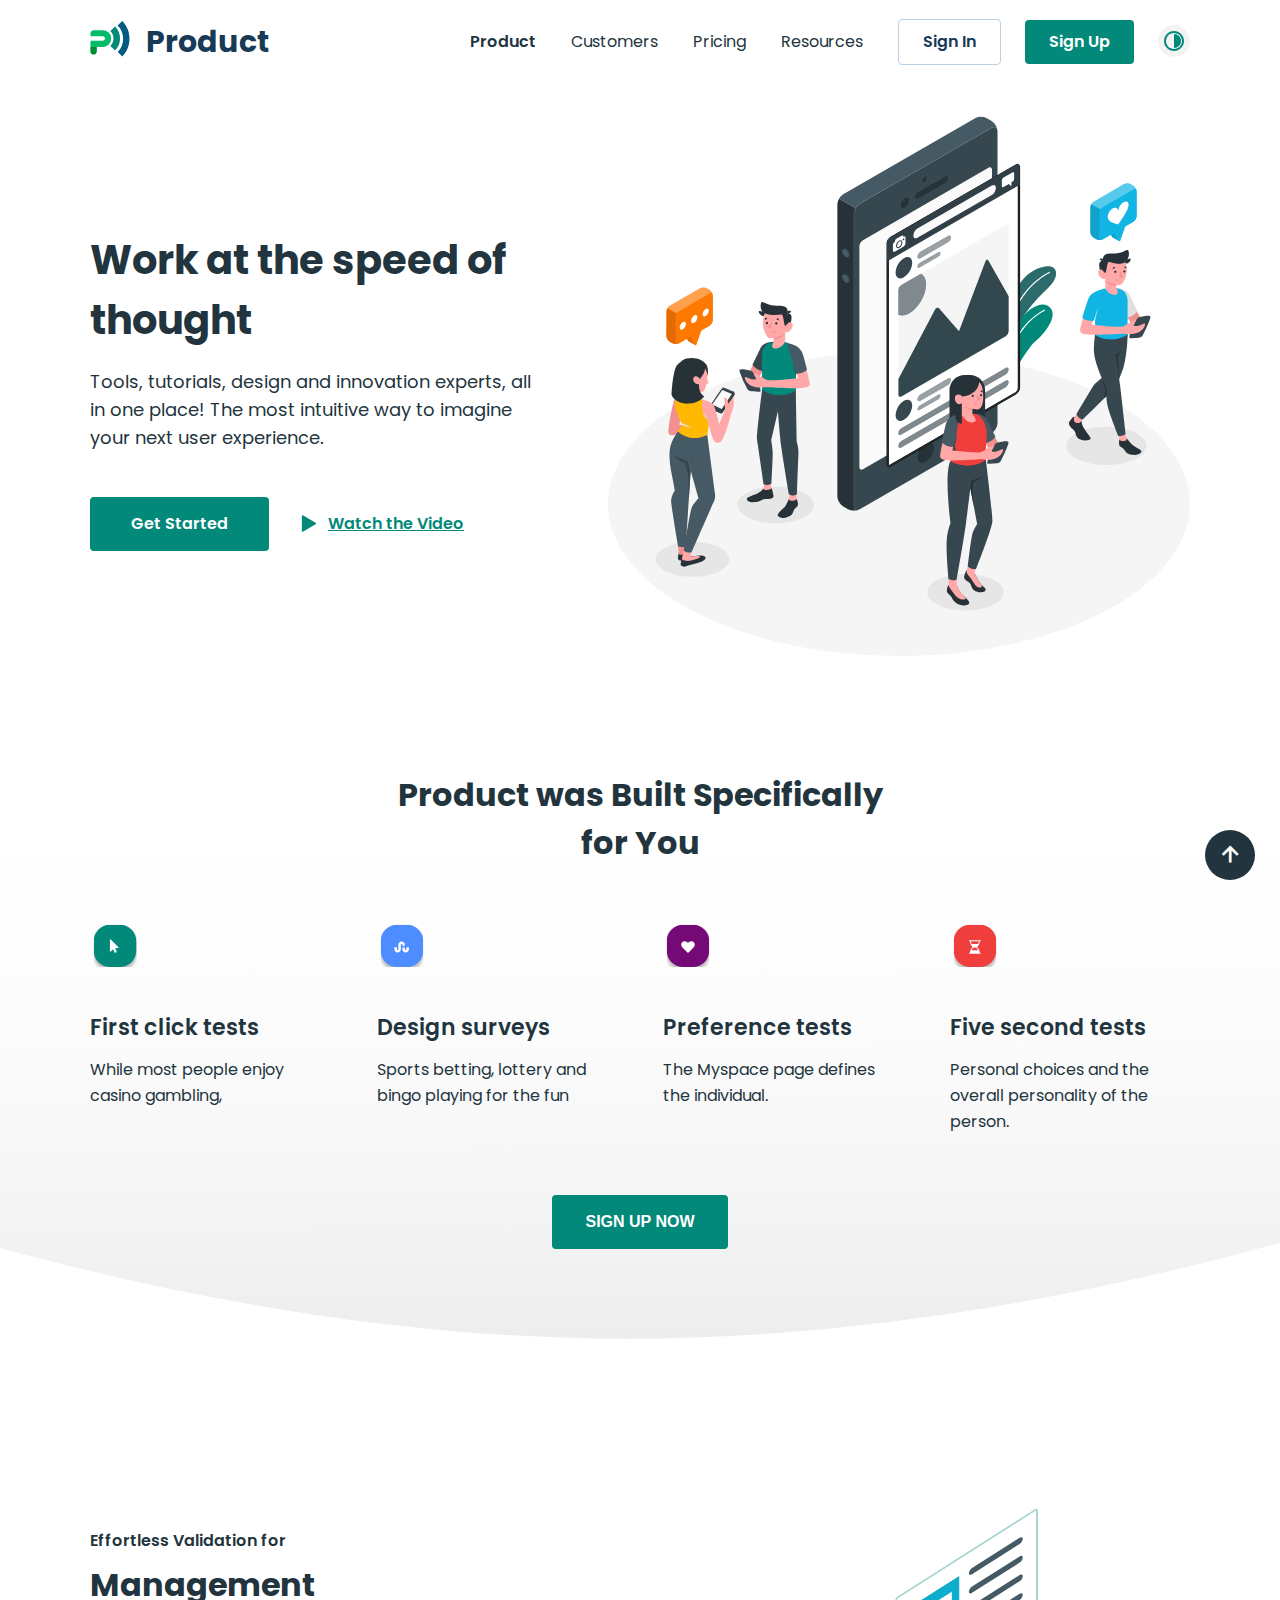
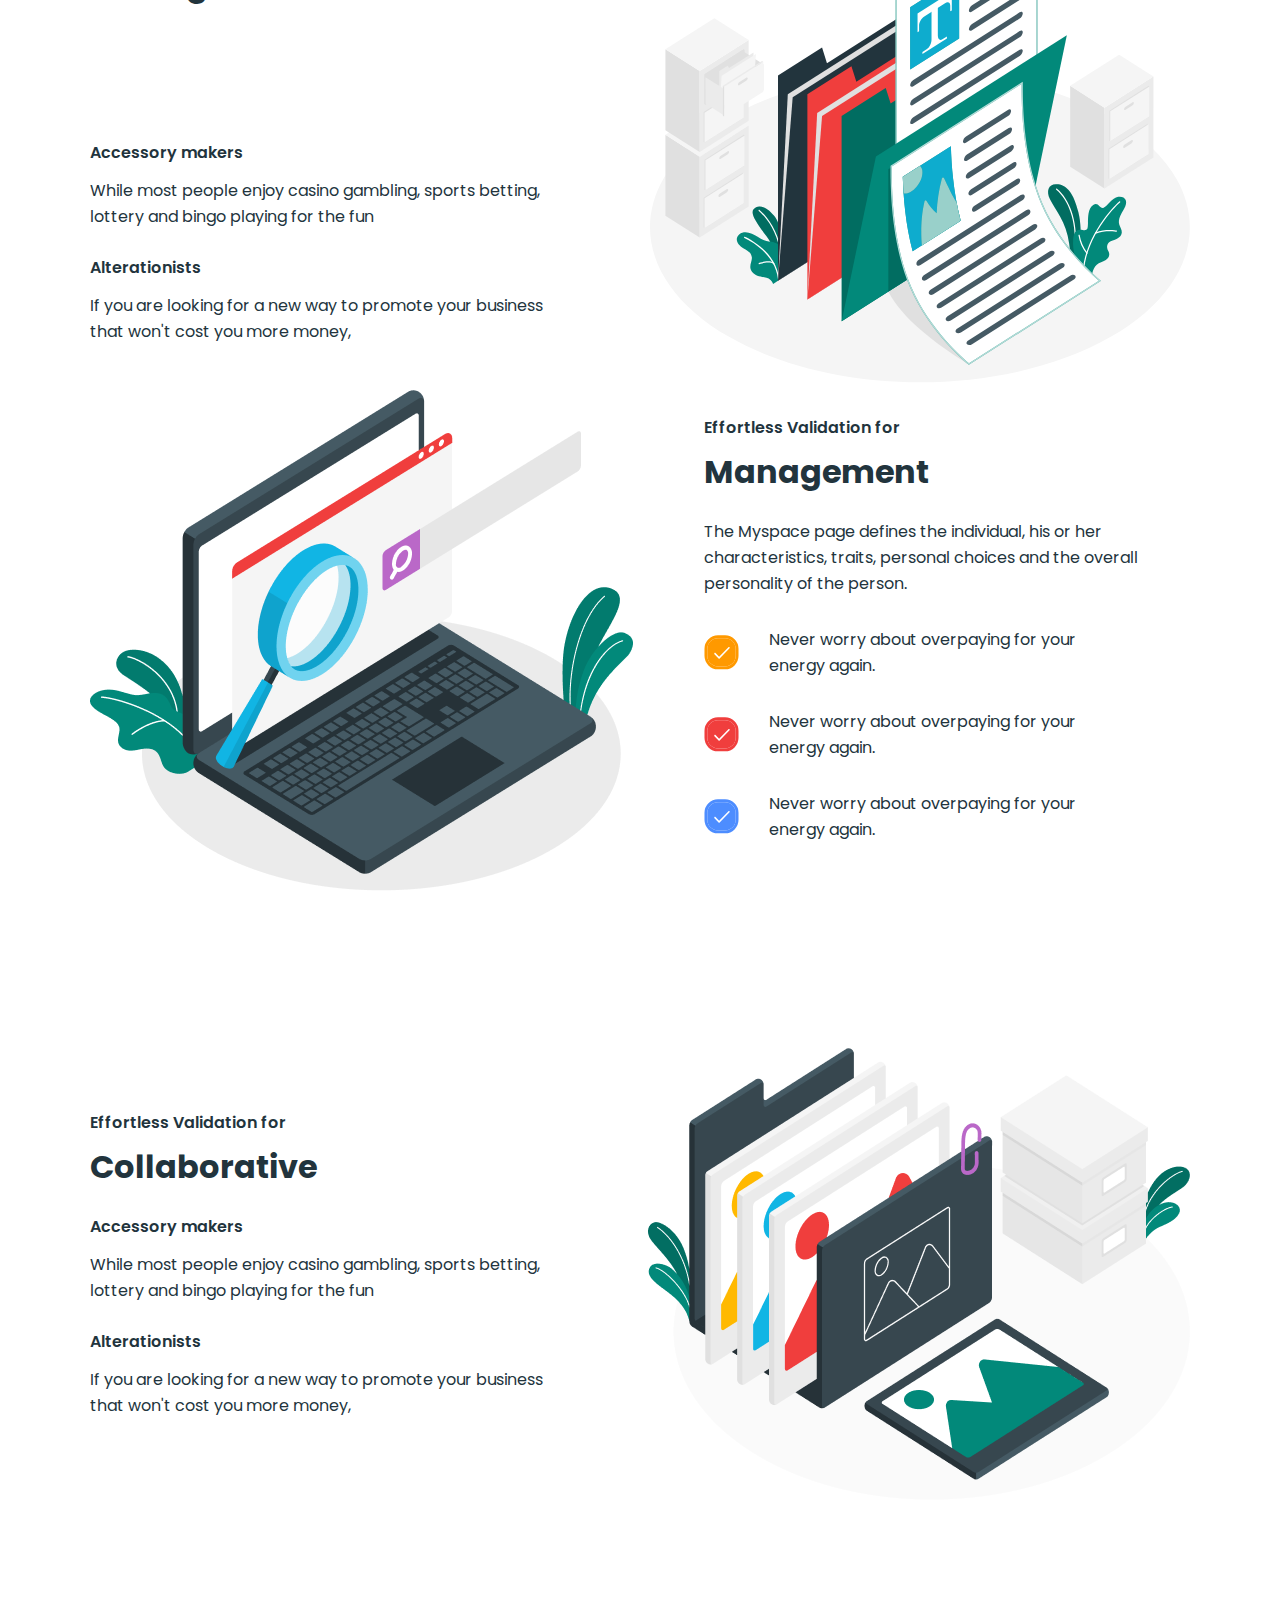
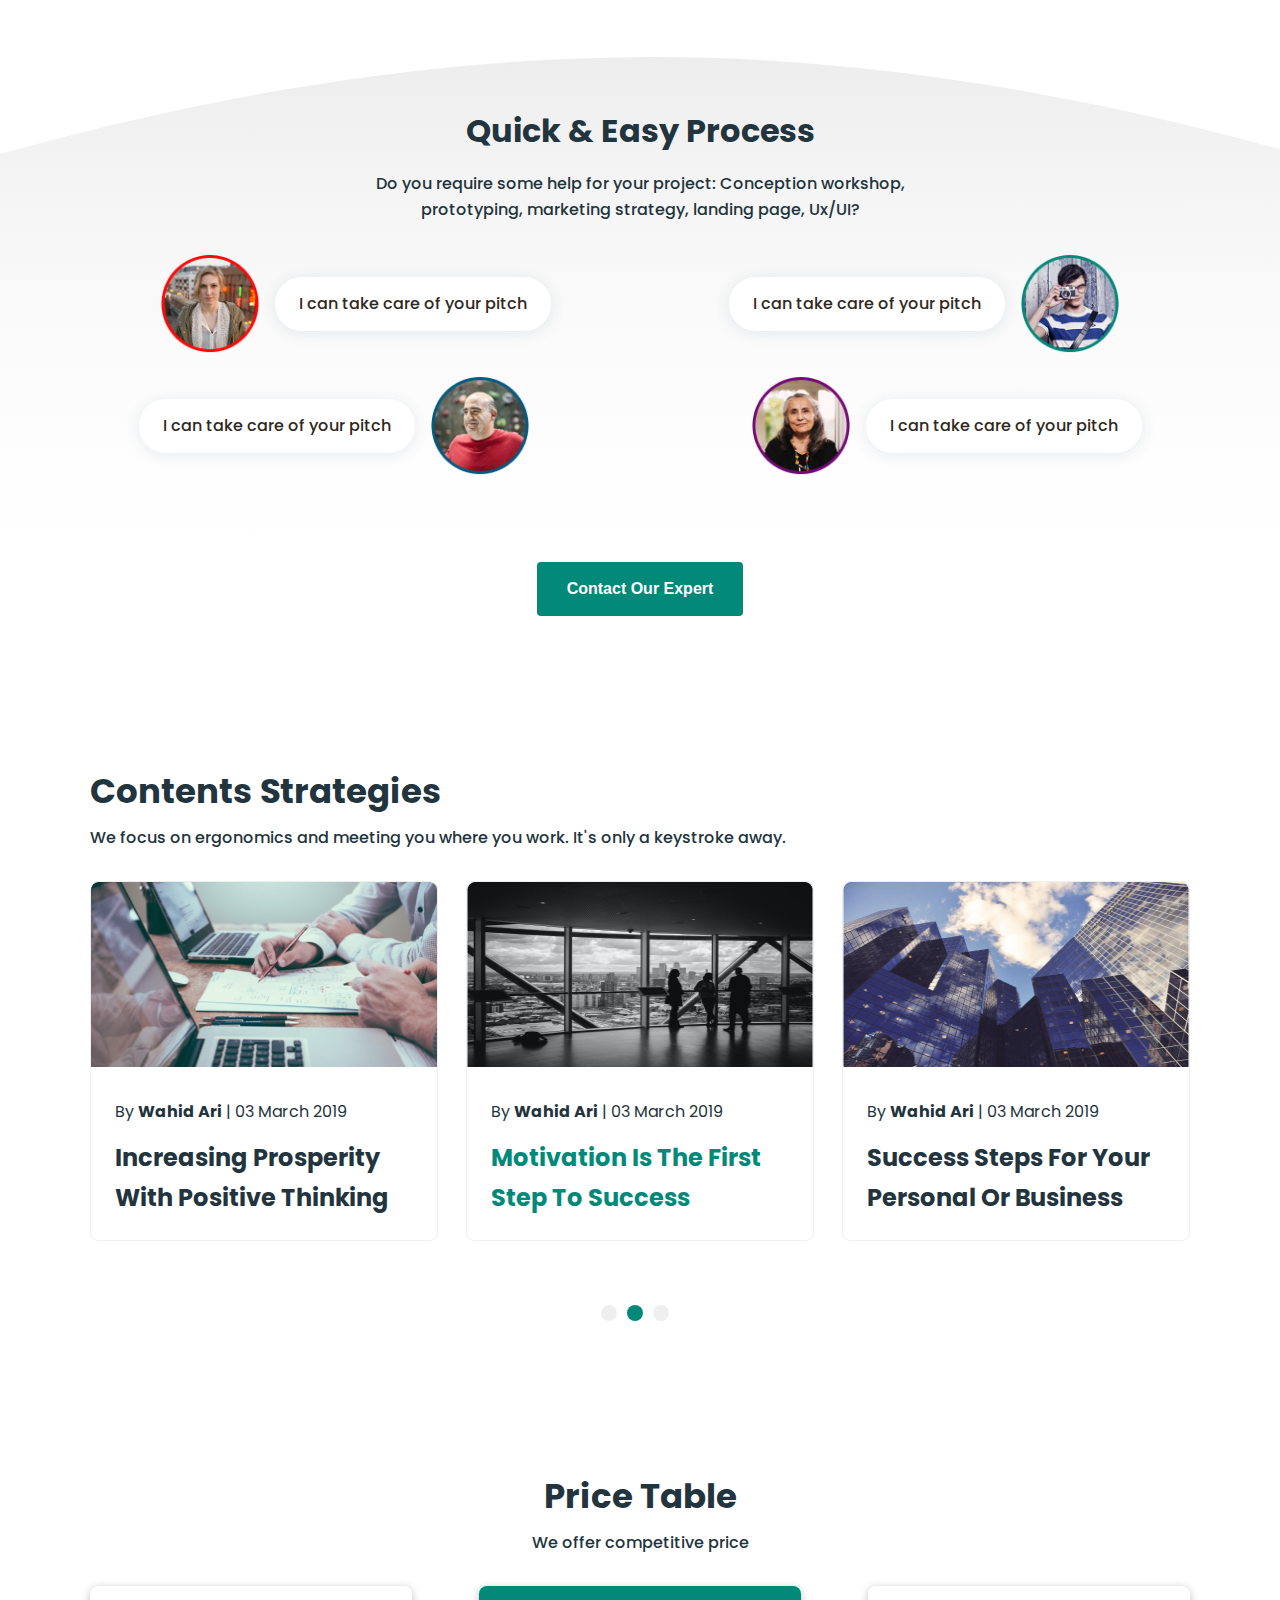
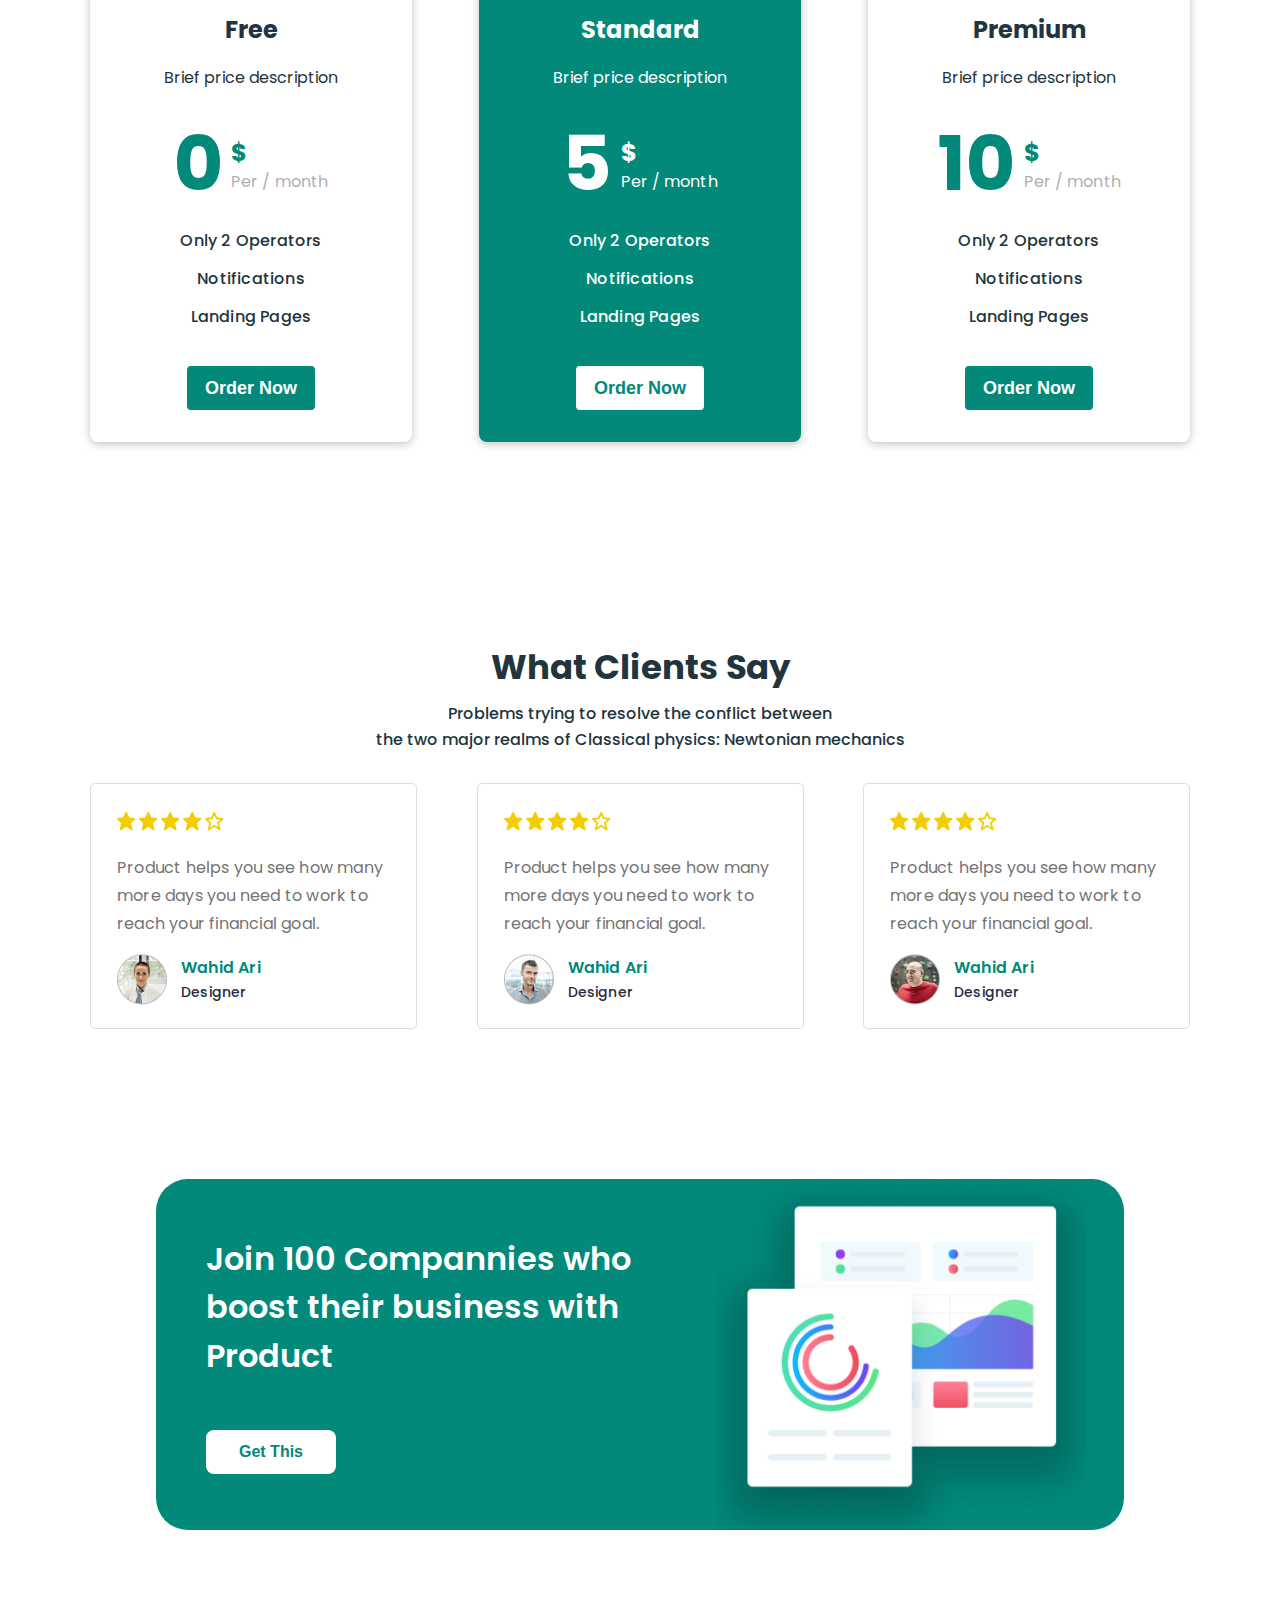
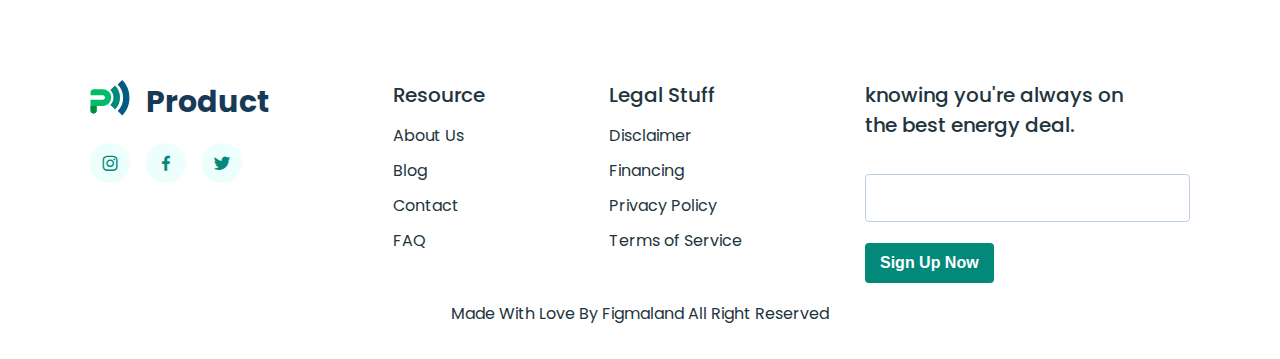
==== commit b5e23c49: "add resours page" ====
--- a/index.html
+++ b/index.html
@@ -6,6 +6,7 @@
   <meta http-equiv="X-UA-Compatible" content="IE=edge">
   <meta name="viewport" content="width=device-width, initial-scale=1.0">
   <title>MyProduct</title>
+  <link rel="shortcut icon" href="https://product-aziz-rakhim.netlify.app/images/logo.svg" type="image/x-icon">
   <link rel="stylesheet" href="https://necolas.github.io/normalize.css/8.0.1/normalize.css">
   <link href='https://unpkg.com/boxicons@2.1.1/css/boxicons.min.css' rel='stylesheet'>
   <link rel="stylesheet" href="css/col.css">
@@ -35,7 +36,7 @@
                 <a class="nav__link" href="pricing.html">pricing</a>
               </li>
               <li class="nav__item">
-                <a class="nav__link" href="#">resources</a>
+                <a class="nav__link" href="resours.html">resources</a>
               </li>
             </ul>
             <div class="header__btns row middle">
--- a/css/style.css
+++ b/css/style.css
@@ -52,7 +52,6 @@
 
 #hero {
   background-color: var(--hero-back);
-  padding-bottom: 43px;
 }
 
 .site-header {
@@ -106,6 +105,7 @@
   border-radius: 4px;
   color: #fff;
   cursor: pointer;
+  border: none;
 }
 .header__btn {
   border: 1px solid #bcd0e5;
@@ -667,7 +667,7 @@
 
 @media screen and (max-width: 768px) {
   .contents__text {
-    width: 349px;
+    width: 100%;
     margin: 0 auto;
     padding-bottom: 30px;
   }
@@ -982,6 +982,7 @@
   line-height: 30px;
   text-align: center;
   color: var(--primary-color);
+  margin-bottom: 30px;
 }
 
 @media screen and (max-width: 768px) {
